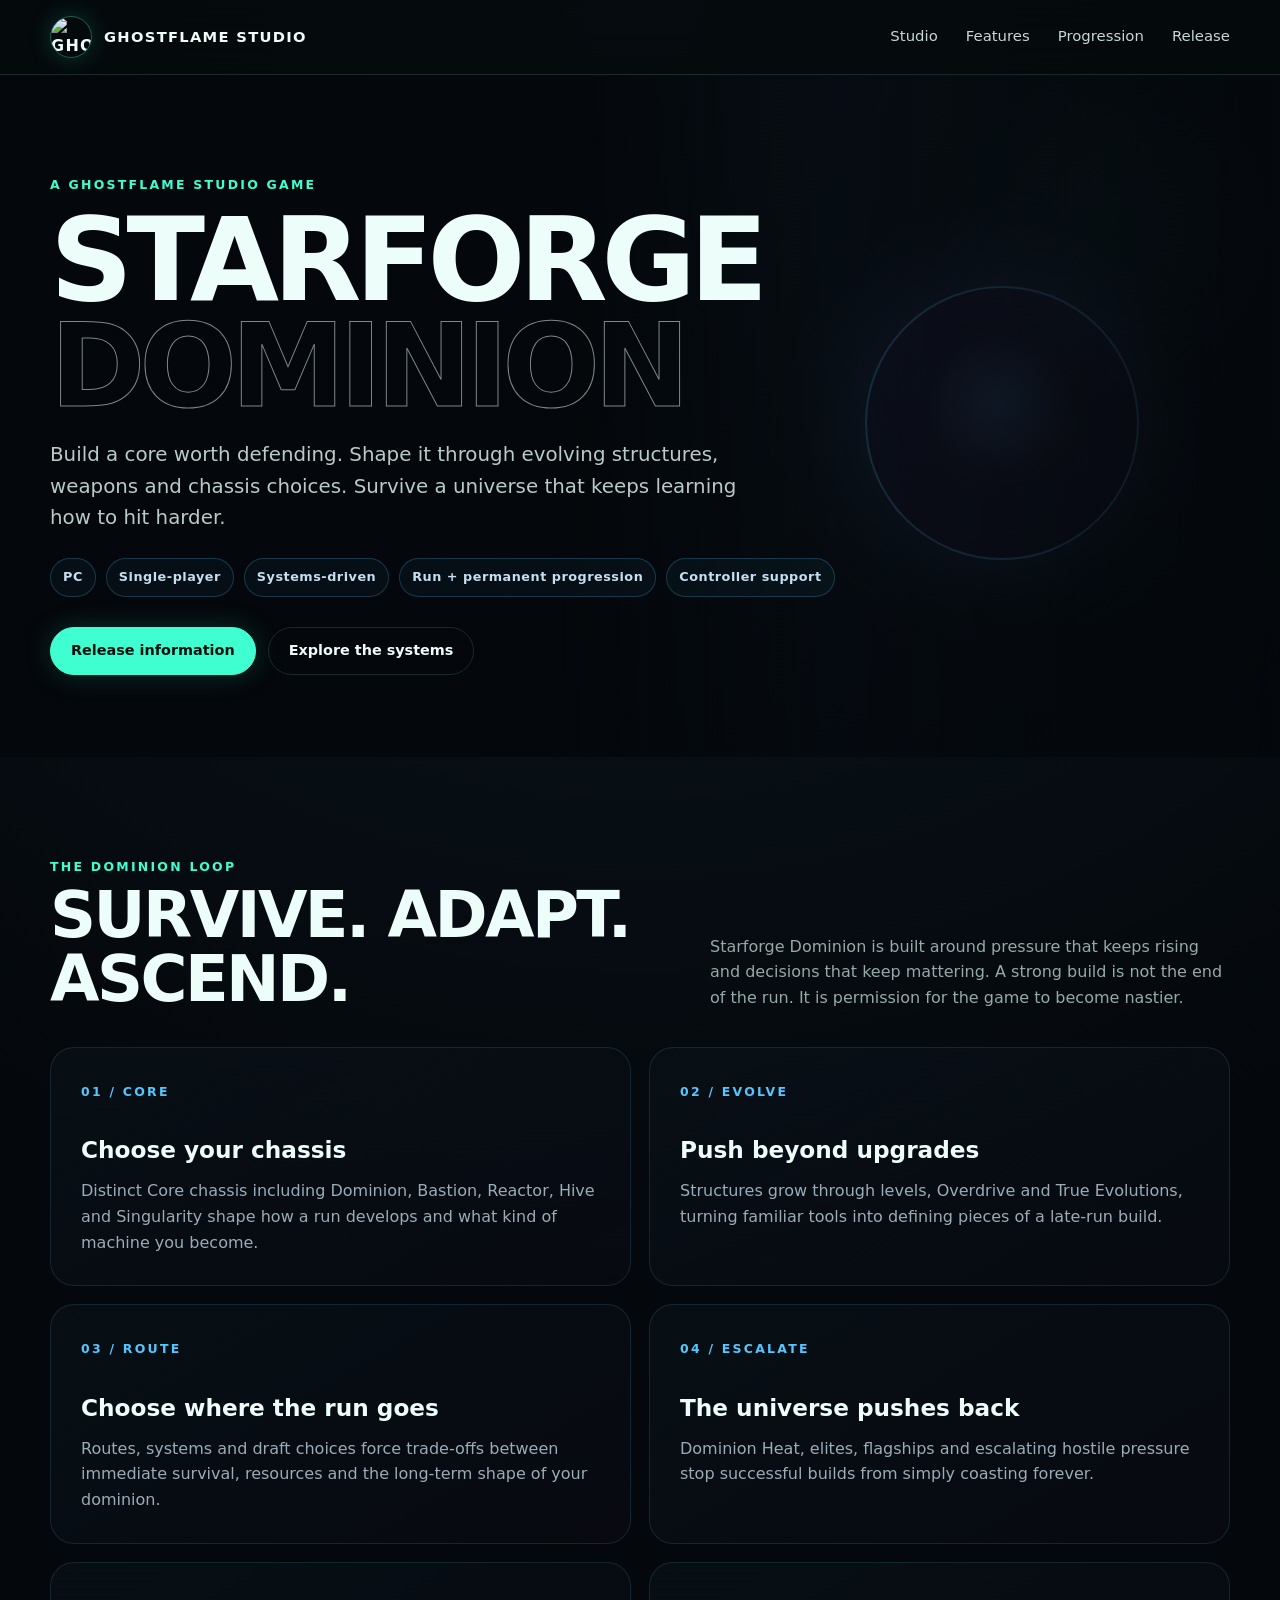
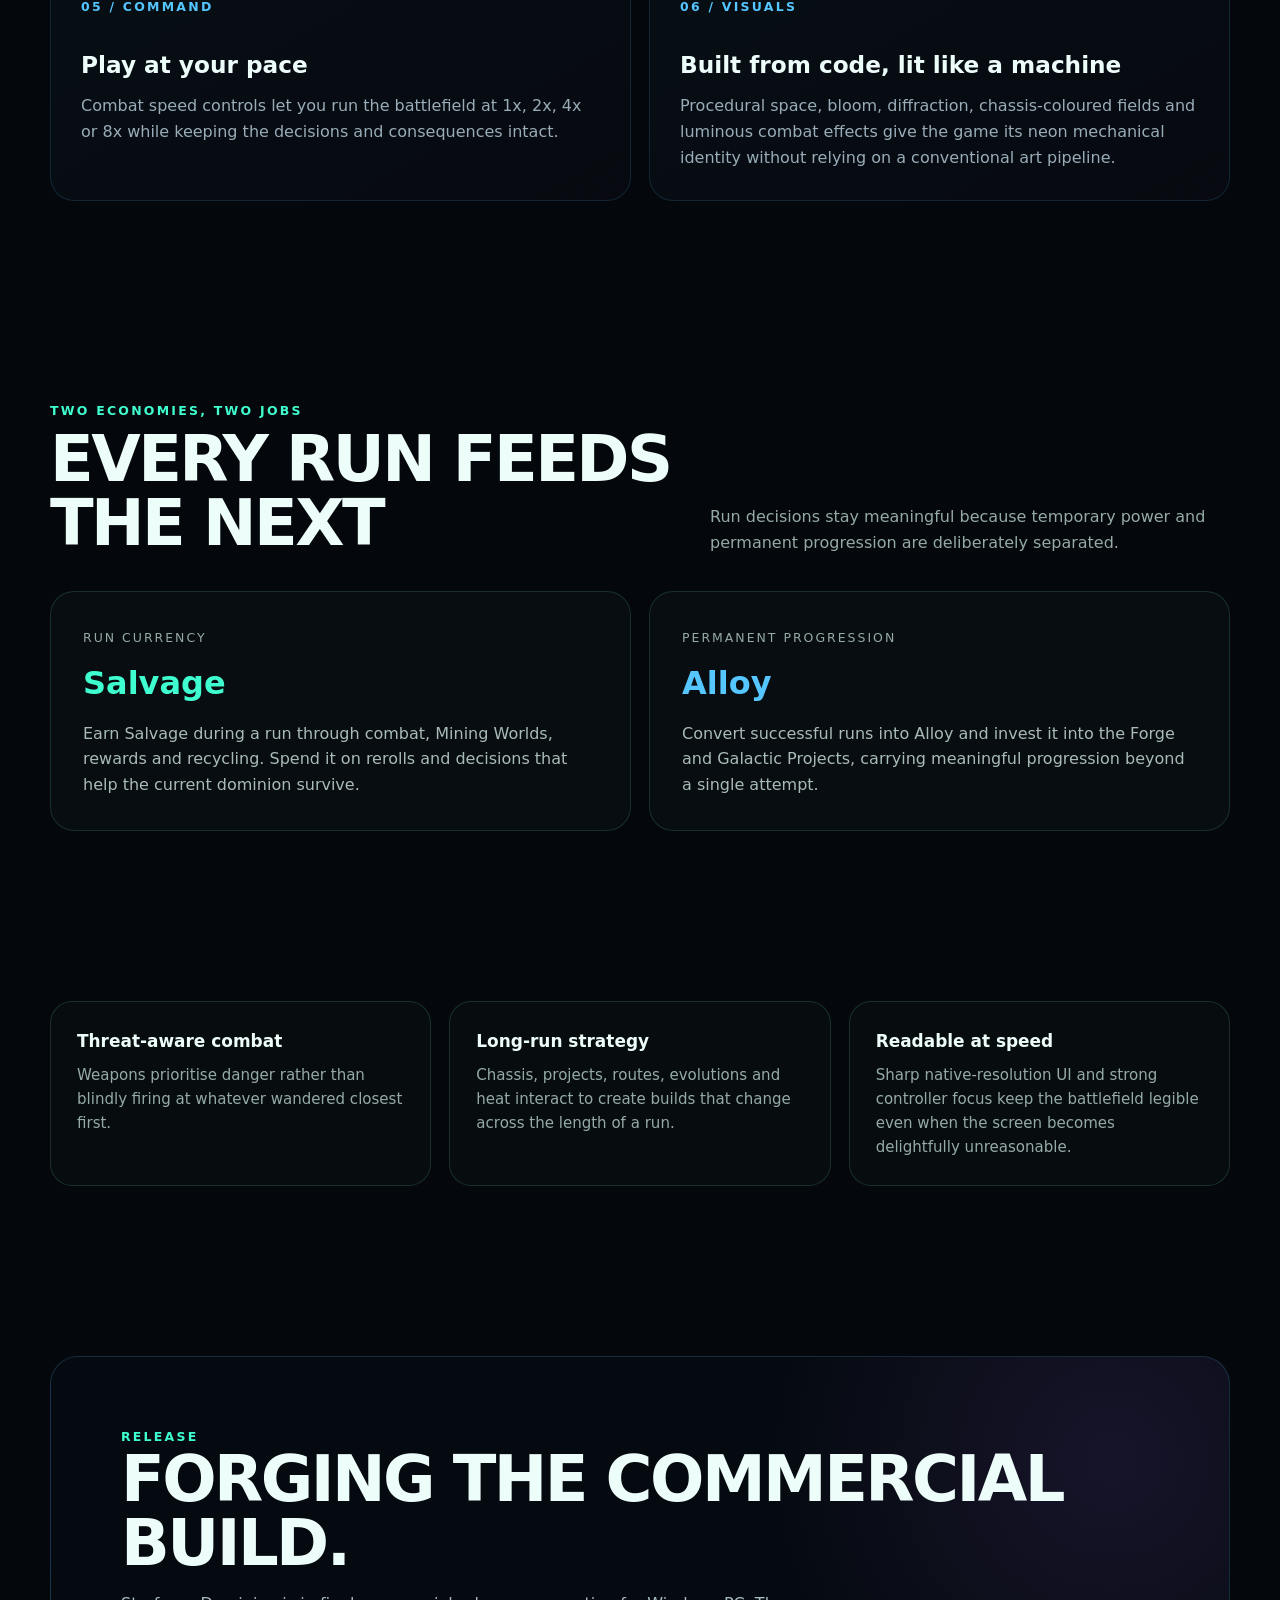
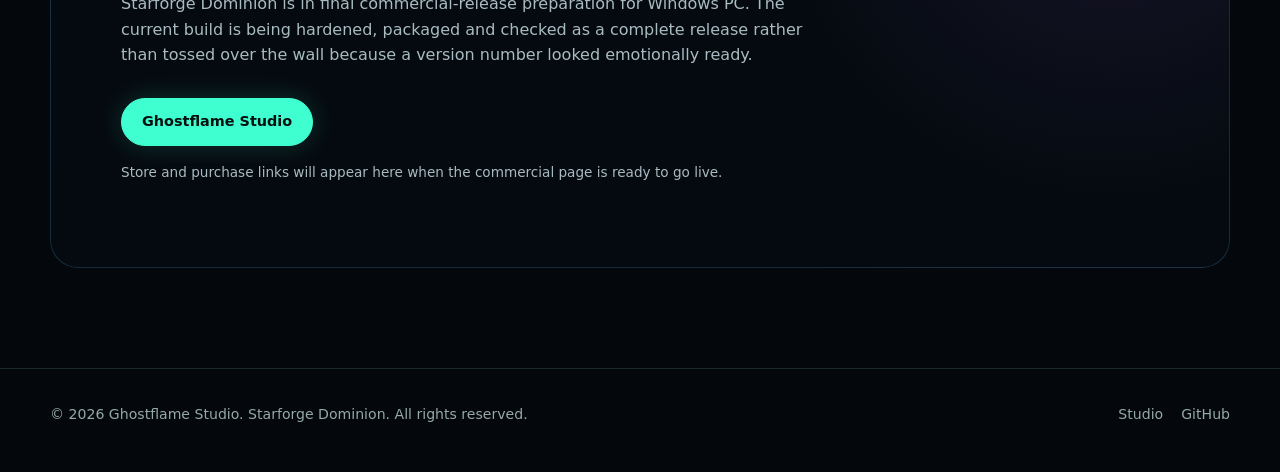
==== starforge-dominion/index.html @ 01735c38 "Build Starforge Dominion game page" ====
<!doctype html>
<html lang="en-GB">
<head>
  <meta charset="utf-8">
  <meta name="viewport" content="width=device-width, initial-scale=1">
  <meta name="description" content="Starforge Dominion by Ghostflame Studio. Build, evolve and survive escalating hostile space while turning each run into permanent progression.">
  <meta name="theme-color" content="#04070b">
  <meta property="og:title" content="Starforge Dominion | Ghostflame Studio">
  <meta property="og:description" content="A neon science-fiction survival strategy game of escalating runs, evolving defences and permanent progression.">
  <meta property="og:type" content="website">
  <meta property="og:url" content="https://ghostflamestudio.github.io/starforge-dominion/">
  <title>Starforge Dominion | Ghostflame Studio</title>
  <link rel="stylesheet" href="/styles.css">
</head>
<body class="game-body">
  <header class="site-header">
    <div class="wrap nav">
      <a class="brand" href="/" aria-label="Ghostflame Studio home">
        <img src="https://avatars.githubusercontent.com/u/135355105?v=4" alt="Ghostflame Studio logo">
        <span>Ghostflame Studio</span>
      </a>
      <button class="nav-toggle" type="button" aria-label="Toggle navigation" aria-expanded="false">☰</button>
      <nav class="nav-links" aria-label="Primary navigation">
        <a href="/">Studio</a>
        <a href="#features">Features</a>
        <a href="#progression">Progression</a>
        <a href="#release">Release</a>
      </nav>
    </div>
  </header>

  <main>
    <section class="game-hero">
      <div class="starfield" aria-hidden="true"></div>
      <div class="wrap">
        <div class="eyebrow">A Ghostflame Studio game</div>
        <h1>Starforge<br><span>Dominion</span></h1>
        <p class="lead">Build a core worth defending. Shape it through evolving structures, weapons and chassis choices. Survive a universe that keeps learning how to hit harder.</p>
        <div class="meta-row" aria-label="Game information">
          <span class="meta">PC</span>
          <span class="meta">Single-player</span>
          <span class="meta">Systems-driven</span>
          <span class="meta">Run + permanent progression</span>
          <span class="meta">Controller support</span>
        </div>
        <div class="actions">
          <a class="btn btn-primary" href="#release">Release information</a>
          <a class="btn btn-ghost" href="#features">Explore the systems</a>
        </div>
      </div>
    </section>

    <section class="section" id="features">
      <div class="wrap">
        <div class="section-head">
          <div>
            <div class="eyebrow">The dominion loop</div>
            <h2>Survive. Adapt. Ascend.</h2>
          </div>
          <p>Starforge Dominion is built around pressure that keeps rising and decisions that keep mattering. A strong build is not the end of the run. It is permission for the game to become nastier.</p>
        </div>

        <div class="feature-grid">
          <article class="feature">
            <span class="num">01 / CORE</span>
            <h3>Choose your chassis</h3>
            <p>Distinct Core chassis including Dominion, Bastion, Reactor, Hive and Singularity shape how a run develops and what kind of machine you become.</p>
          </article>
          <article class="feature">
            <span class="num">02 / EVOLVE</span>
            <h3>Push beyond upgrades</h3>
            <p>Structures grow through levels, Overdrive and True Evolutions, turning familiar tools into defining pieces of a late-run build.</p>
          </article>
          <article class="feature">
            <span class="num">03 / ROUTE</span>
            <h3>Choose where the run goes</h3>
            <p>Routes, systems and draft choices force trade-offs between immediate survival, resources and the long-term shape of your dominion.</p>
          </article>
          <article class="feature">
            <span class="num">04 / ESCALATE</span>
            <h3>The universe pushes back</h3>
            <p>Dominion Heat, elites, flagships and escalating hostile pressure stop successful builds from simply coasting forever.</p>
          </article>
          <article class="feature">
            <span class="num">05 / COMMAND</span>
            <h3>Play at your pace</h3>
            <p>Combat speed controls let you run the battlefield at 1x, 2x, 4x or 8x while keeping the decisions and consequences intact.</p>
          </article>
          <article class="feature">
            <span class="num">06 / VISUALS</span>
            <h3>Built from code, lit like a machine</h3>
            <p>Procedural space, bloom, diffraction, chassis-coloured fields and luminous combat effects give the game its neon mechanical identity without relying on a conventional art pipeline.</p>
          </article>
        </div>
      </div>
    </section>

    <section class="section" id="progression">
      <div class="wrap">
        <div class="section-head">
          <div>
            <div class="eyebrow">Two economies, two jobs</div>
            <h2>Every run feeds the next</h2>
          </div>
          <p>Run decisions stay meaningful because temporary power and permanent progression are deliberately separated.</p>
        </div>

        <div class="economy">
          <article class="currency salvage">
            <span class="label">Run currency</span>
            <h3>Salvage</h3>
            <p>Earn Salvage during a run through combat, Mining Worlds, rewards and recycling. Spend it on rerolls and decisions that help the current dominion survive.</p>
          </article>
          <article class="currency alloy">
            <span class="label">Permanent progression</span>
            <h3>Alloy</h3>
            <p>Convert successful runs into Alloy and invest it into the Forge and Galactic Projects, carrying meaningful progression beyond a single attempt.</p>
          </article>
        </div>
      </div>
    </section>

    <section class="section-tight">
      <div class="wrap pillars">
        <div class="pillar">
          <strong>Threat-aware combat</strong>
          <p>Weapons prioritise danger rather than blindly firing at whatever wandered closest first.</p>
        </div>
        <div class="pillar">
          <strong>Long-run strategy</strong>
          <p>Chassis, projects, routes, evolutions and heat interact to create builds that change across the length of a run.</p>
        </div>
        <div class="pillar">
          <strong>Readable at speed</strong>
          <p>Sharp native-resolution UI and strong controller focus keep the battlefield legible even when the screen becomes delightfully unreasonable.</p>
        </div>
      </div>
    </section>

    <section class="section" id="release">
      <div class="wrap">
        <div class="callout">
          <div class="eyebrow">Release</div>
          <h2>Forging the commercial build.</h2>
          <p>Starforge Dominion is in final commercial-release preparation for Windows PC. The current build is being hardened, packaged and checked as a complete release rather than tossed over the wall because a version number looked emotionally ready.</p>
          <div class="actions">
            <a class="btn btn-primary" href="/">Ghostflame Studio</a>
          </div>
          <p class="note">Store and purchase links will appear here when the commercial page is ready to go live.</p>
        </div>
      </div>
    </section>
  </main>

  <footer class="footer">
    <div class="wrap footer-row">
      <div>© <span data-year></span> Ghostflame Studio. Starforge Dominion. All rights reserved.</div>
      <div class="footer-links">
        <a href="/">Studio</a>
        <a href="https://github.com/ghostflamestudio">GitHub</a>
      </div>
    </div>
  </footer>

  <script src="/script.js"></script>
</body>
</html>
---- styles.css ----
:root {
  --bg: #050809;
  --bg-soft: #0a1112;
  --panel: rgba(10, 20, 20, 0.78);
  --panel-strong: #0d1718;
  --text: #edfdf9;
  --muted: #95aaa6;
  --line: rgba(126, 255, 223, 0.14);
  --flame: #3fffd0;
  --flame-2: #16cdb0;
  --blue: #55c6ff;
  --violet: #a76bff;
  --danger: #ff5a87;
  --max: 1180px;
  --radius: 22px;
}

* { box-sizing: border-box; }
html { scroll-behavior: smooth; }
body {
  margin: 0;
  color: var(--text);
  background:
    radial-gradient(circle at 20% -10%, rgba(63,255,208,.12), transparent 30%),
    radial-gradient(circle at 90% 20%, rgba(85,198,255,.07), transparent 28%),
    linear-gradient(180deg, #040708 0%, #071011 48%, #040708 100%);
  font-family: Inter, ui-sans-serif, system-ui, -apple-system, BlinkMacSystemFont, "Segoe UI", sans-serif;
  line-height: 1.6;
  min-height: 100vh;
}

body::before {
  content: "";
  position: fixed;
  inset: 0;
  pointer-events: none;
  opacity: .22;
  background-image:
    linear-gradient(rgba(255,255,255,.025) 1px, transparent 1px),
    linear-gradient(90deg, rgba(255,255,255,.018) 1px, transparent 1px);
  background-size: 42px 42px;
  mask-image: linear-gradient(to bottom, rgba(0,0,0,.8), transparent 85%);
}

a { color: inherit; text-decoration: none; }
img { max-width: 100%; display: block; }
button, a { -webkit-tap-highlight-color: transparent; }

.wrap { width: min(calc(100% - 38px), var(--max)); margin: 0 auto; }

.site-header {
  position: sticky;
  top: 0;
  z-index: 50;
  background: rgba(5, 8, 9, .78);
  backdrop-filter: blur(18px);
  border-bottom: 1px solid var(--line);
}

.nav {
  min-height: 74px;
  display: flex;
  align-items: center;
  justify-content: space-between;
  gap: 24px;
}

.brand { display: flex; align-items: center; gap: 12px; font-weight: 800; letter-spacing: .08em; text-transform: uppercase; }
.brand img {
  width: 42px; height: 42px; object-fit: cover; border-radius: 50%;
  border: 1px solid rgba(63,255,208,.35);
  box-shadow: 0 0 24px rgba(63,255,208,.18);
}
.brand span { font-size: .92rem; }

.nav-links { display: flex; align-items: center; gap: 28px; color: #c7d8d4; font-size: .93rem; }
.nav-links a { transition: color .2s ease; }
.nav-links a:hover, .nav-links a:focus-visible { color: var(--flame); }
.nav-toggle { display: none; border: 0; background: transparent; color: var(--text); font-size: 1.5rem; }

.hero {
  min-height: 78vh;
  display: grid;
  place-items: center;
  position: relative;
  overflow: clip;
  padding: 96px 0 76px;
}
.hero::after {
  content: "";
  position: absolute;
  width: 560px; height: 560px;
  right: -180px; top: 2%;
  border-radius: 50%;
  border: 1px solid rgba(63,255,208,.10);
  box-shadow: 0 0 120px rgba(63,255,208,.06), inset 0 0 100px rgba(85,198,255,.03);
}
.hero-grid { display: grid; grid-template-columns: 1.15fr .85fr; gap: 64px; align-items: center; position: relative; z-index: 2; }
.eyebrow { color: var(--flame); font-size: .78rem; font-weight: 800; letter-spacing: .18em; text-transform: uppercase; }
.hero h1, .game-hero h1 {
  margin: 12px 0 20px;
  font-size: clamp(3.2rem, 8vw, 7.2rem);
  line-height: .92;
  letter-spacing: -.055em;
  text-transform: uppercase;
}
.hero h1 span, .game-hero h1 span { color: transparent; -webkit-text-stroke: 1px rgba(237,253,249,.52); }
.lead { max-width: 690px; color: #b8cbc7; font-size: clamp(1.04rem, 1.7vw, 1.24rem); }
.actions { display: flex; flex-wrap: wrap; gap: 12px; margin-top: 30px; }
.btn {
  display: inline-flex; align-items: center; justify-content: center; gap: 10px;
  min-height: 48px; padding: 0 20px; border-radius: 999px;
  border: 1px solid var(--line); font-weight: 800; font-size: .9rem;
  transition: transform .2s ease, border-color .2s ease, background .2s ease, box-shadow .2s ease;
}
.btn:hover { transform: translateY(-2px); }
.btn-primary { background: var(--flame); color: #03100e; border-color: var(--flame); box-shadow: 0 0 28px rgba(63,255,208,.17); }
.btn-primary:hover { box-shadow: 0 0 40px rgba(63,255,208,.28); }
.btn-ghost:hover { border-color: rgba(63,255,208,.45); background: rgba(63,255,208,.05); }

.flame-orb {
  width: min(420px, 82vw); aspect-ratio: 1; margin: 0 auto; position: relative;
  border-radius: 50%;
  display: grid; place-items: center;
  background:
    radial-gradient(circle, rgba(63,255,208,.17) 0 9%, transparent 10%),
    radial-gradient(circle, rgba(63,255,208,.08) 0 29%, transparent 30%),
    radial-gradient(circle, rgba(85,198,255,.06) 0 48%, transparent 49%);
}
.flame-orb::before, .flame-orb::after {
  content: ""; position: absolute; border-radius: 50%; inset: 8%;
  border: 1px solid rgba(63,255,208,.22);
  animation: spin 16s linear infinite;
}
.flame-orb::after { inset: 20%; border-style: dashed; animation-direction: reverse; animation-duration: 11s; }
.flame-orb img {
  width: 44%; aspect-ratio: 1; object-fit: cover; border-radius: 50%; position: relative; z-index: 2;
  box-shadow: 0 0 42px rgba(63,255,208,.24), 0 0 110px rgba(63,255,208,.10);
}
@keyframes spin { to { transform: rotate(360deg); } }

.section { padding: 100px 0; }
.section-tight { padding: 70px 0; }
.section-head { display: flex; justify-content: space-between; align-items: end; gap: 24px; margin-bottom: 36px; }
.section-head h2 { margin: 6px 0 0; font-size: clamp(2.2rem, 5vw, 4rem); line-height: 1; letter-spacing: -.04em; text-transform: uppercase; }
.section-head p { max-width: 520px; color: var(--muted); margin: 0; }

.game-card {
  position: relative; overflow: hidden;
  border: 1px solid var(--line); border-radius: 28px;
  background: linear-gradient(145deg, rgba(10,20,20,.92), rgba(7,13,15,.95));
  display: grid; grid-template-columns: 1fr 1fr; min-height: 520px;
  box-shadow: 0 30px 80px rgba(0,0,0,.25);
}
.game-card-copy { padding: clamp(34px, 6vw, 72px); display: flex; flex-direction: column; justify-content: center; position: relative; z-index: 2; }
.game-card h3 { font-size: clamp(2.6rem, 5vw, 5.2rem); line-height: .93; letter-spacing: -.05em; margin: 10px 0 18px; text-transform: uppercase; }
.game-card p { color: #aebfbc; max-width: 560px; }
.status { display: inline-flex; align-items: center; gap: 8px; color: #c9d9d6; font-size: .82rem; font-weight: 750; letter-spacing: .08em; text-transform: uppercase; }
.status::before { content: ""; width: 8px; height: 8px; border-radius: 50%; background: var(--flame); box-shadow: 0 0 14px var(--flame); }

.starforge-visual {
  position: relative; min-height: 440px; overflow: hidden;
  background:
    radial-gradient(circle at 50% 52%, rgba(85,198,255,.22), transparent 8%),
    radial-gradient(circle at 50% 52%, rgba(167,107,255,.12), transparent 25%),
    radial-gradient(circle at 25% 20%, rgba(63,255,208,.09), transparent 20%),
    #05080e;
}
.starforge-visual::before {
  content: ""; position: absolute; width: 180px; height: 180px; border: 2px solid rgba(85,198,255,.72);
  border-radius: 28% 72% 62% 38% / 38% 37% 63% 62%; left: 50%; top: 50%; transform: translate(-50%, -50%) rotate(35deg);
  box-shadow: 0 0 40px rgba(85,198,255,.32), inset 0 0 36px rgba(167,107,255,.14);
}
.starforge-visual::after {
  content: ""; position: absolute; inset: 12%; border-radius: 50%; border: 1px solid rgba(85,198,255,.18);
  box-shadow: 0 0 0 48px rgba(85,198,255,.025), 0 0 0 108px rgba(167,107,255,.018);
}
.orbit { position: absolute; border: 1px dashed rgba(63,255,208,.18); border-radius: 50%; left: 50%; top: 50%; transform: translate(-50%,-50%) rotate(-18deg); }
.orbit.one { width: 70%; height: 38%; }
.orbit.two { width: 45%; height: 82%; }
.spark { position: absolute; width: 6px; height: 6px; border-radius: 50%; background: var(--blue); box-shadow: 0 0 16px var(--blue); }
.spark.s1 { left: 16%; top: 30%; }.spark.s2 { right: 18%; top: 61%; background: var(--violet); box-shadow: 0 0 16px var(--violet); }.spark.s3 { left: 52%; top: 17%; background: var(--flame); box-shadow: 0 0 16px var(--flame); }

.pillars { display: grid; grid-template-columns: repeat(3,1fr); gap: 18px; }
.pillar { border: 1px solid var(--line); background: rgba(10,18,19,.62); border-radius: var(--radius); padding: 26px; }
.pillar strong { display: block; font-size: 1.06rem; margin-bottom: 8px; }
.pillar p { color: var(--muted); margin: 0; font-size: .94rem; }

.about-grid { display: grid; grid-template-columns: .9fr 1.1fr; gap: 64px; align-items: start; }
.about-copy { color: #b6c8c4; font-size: 1.08rem; }
.fact-list { display: grid; gap: 14px; }
.fact { display: flex; justify-content: space-between; gap: 24px; padding: 18px 0; border-bottom: 1px solid var(--line); color: var(--muted); }
.fact strong { color: var(--text); }

.footer { border-top: 1px solid var(--line); padding: 34px 0 46px; color: var(--muted); font-size: .88rem; }
.footer-row { display: flex; justify-content: space-between; gap: 24px; align-items: center; }
.footer-links { display: flex; gap: 18px; }

/* Starforge page */
.game-body { background: radial-gradient(circle at 50% 0%, rgba(85,198,255,.09), transparent 35%), #04070b; }
.game-hero { position: relative; overflow: clip; min-height: 74vh; display: grid; align-items: center; padding: 100px 0 82px; }
.game-hero::before { content:""; position:absolute; inset:0; background: linear-gradient(90deg, rgba(4,7,11,.98) 0 43%, rgba(4,7,11,.58) 65%, rgba(4,7,11,.85) 100%); z-index:1; }
.game-hero .starfield { position: absolute; inset: 0; background:
  radial-gradient(circle at 78% 48%, rgba(85,198,255,.18), transparent 7%),
  radial-gradient(circle at 78% 48%, rgba(167,107,255,.13), transparent 20%),
  radial-gradient(circle at 87% 22%, rgba(63,255,208,.06), transparent 14%);
}
.game-hero .starfield::before { content:""; position:absolute; width:270px; height:270px; right:11%; top:31%; border:2px solid rgba(85,198,255,.45); border-radius:50%; box-shadow: 0 0 100px rgba(85,198,255,.15), inset 0 0 70px rgba(167,107,255,.08); }
.game-hero .wrap { position: relative; z-index: 2; }
.game-hero h1 { max-width: 830px; font-size: clamp(3.6rem, 9vw, 8.5rem); }
.game-hero .lead { max-width: 720px; }
.meta-row { display:flex; flex-wrap:wrap; gap:10px; margin-top:24px; }
.meta { border:1px solid rgba(85,198,255,.22); background:rgba(85,198,255,.045); color:#c5dff1; border-radius:999px; padding:8px 12px; font-size:.8rem; font-weight:760; letter-spacing:.04em; }

.feature-grid { display: grid; grid-template-columns: repeat(2,1fr); gap: 18px; }
.feature { min-height: 230px; border: 1px solid rgba(85,198,255,.14); border-radius: 24px; padding: 30px; background: linear-gradient(150deg, rgba(8,17,23,.8), rgba(9,11,19,.75)); }
.feature .num { color: var(--blue); font-size: .78rem; font-weight: 850; letter-spacing: .18em; }
.feature h3 { margin: 28px 0 10px; font-size: 1.45rem; }
.feature p { color: #99acb7; margin: 0; }

.economy { display:grid; grid-template-columns:repeat(2,1fr); gap:18px; }
.currency { border-radius:24px; padding:32px; border:1px solid var(--line); background:rgba(9,17,18,.72); }
.currency .label { font-size:.78rem; text-transform:uppercase; letter-spacing:.16em; color:var(--muted); }
.currency h3 { font-size:2rem; margin:8px 0 12px; }
.currency p { margin:0; color:#a9bbb8; }
.currency.salvage h3 { color:var(--flame); }
.currency.alloy h3 { color:var(--blue); }

.callout { border:1px solid rgba(85,198,255,.18); border-radius:28px; padding:clamp(34px,6vw,70px); background:
  radial-gradient(circle at 90% 20%, rgba(167,107,255,.11), transparent 30%),
  rgba(7,12,18,.8); }
.callout h2 { margin: 0 0 12px; font-size:clamp(2.2rem,5vw,4.5rem); text-transform:uppercase; line-height:1; letter-spacing:-.04em; }
.callout p { color:#a9bbc2; max-width:700px; }
.note { color:#7f9298; font-size:.85rem; margin-top:16px; }

@media (max-width: 900px) {
  .hero-grid, .game-card, .about-grid { grid-template-columns: 1fr; }
  .hero { padding-top: 72px; }
  .flame-orb { width: min(330px, 74vw); }
  .game-card .starforge-visual { order: -1; min-height: 340px; }
  .pillars { grid-template-columns: 1fr; }
  .feature-grid, .economy { grid-template-columns: 1fr; }
  .section-head { align-items: start; flex-direction: column; }
}

@media (max-width: 680px) {
  .nav-toggle { display: block; }
  .nav-links {
    position: absolute; left: 19px; right: 19px; top: 68px; padding: 18px;
    border: 1px solid var(--line); border-radius: 18px; background: rgba(5,10,11,.97);
    display: none; flex-direction: column; align-items: stretch; gap: 6px;
  }
  .nav-links.open { display: flex; }
  .nav-links a { padding: 10px 8px; }
  .brand span { font-size: .78rem; }
  .hero h1, .game-hero h1 { font-size: clamp(3rem, 17vw, 5rem); }
  .section { padding: 74px 0; }
  .game-card-copy { padding: 30px; }
  .footer-row { align-items: flex-start; flex-direction: column; }
}

@media (prefers-reduced-motion: reduce) {
  *, *::before, *::after { scroll-behavior: auto !important; animation-duration: .001ms !important; animation-iteration-count: 1 !important; }
}
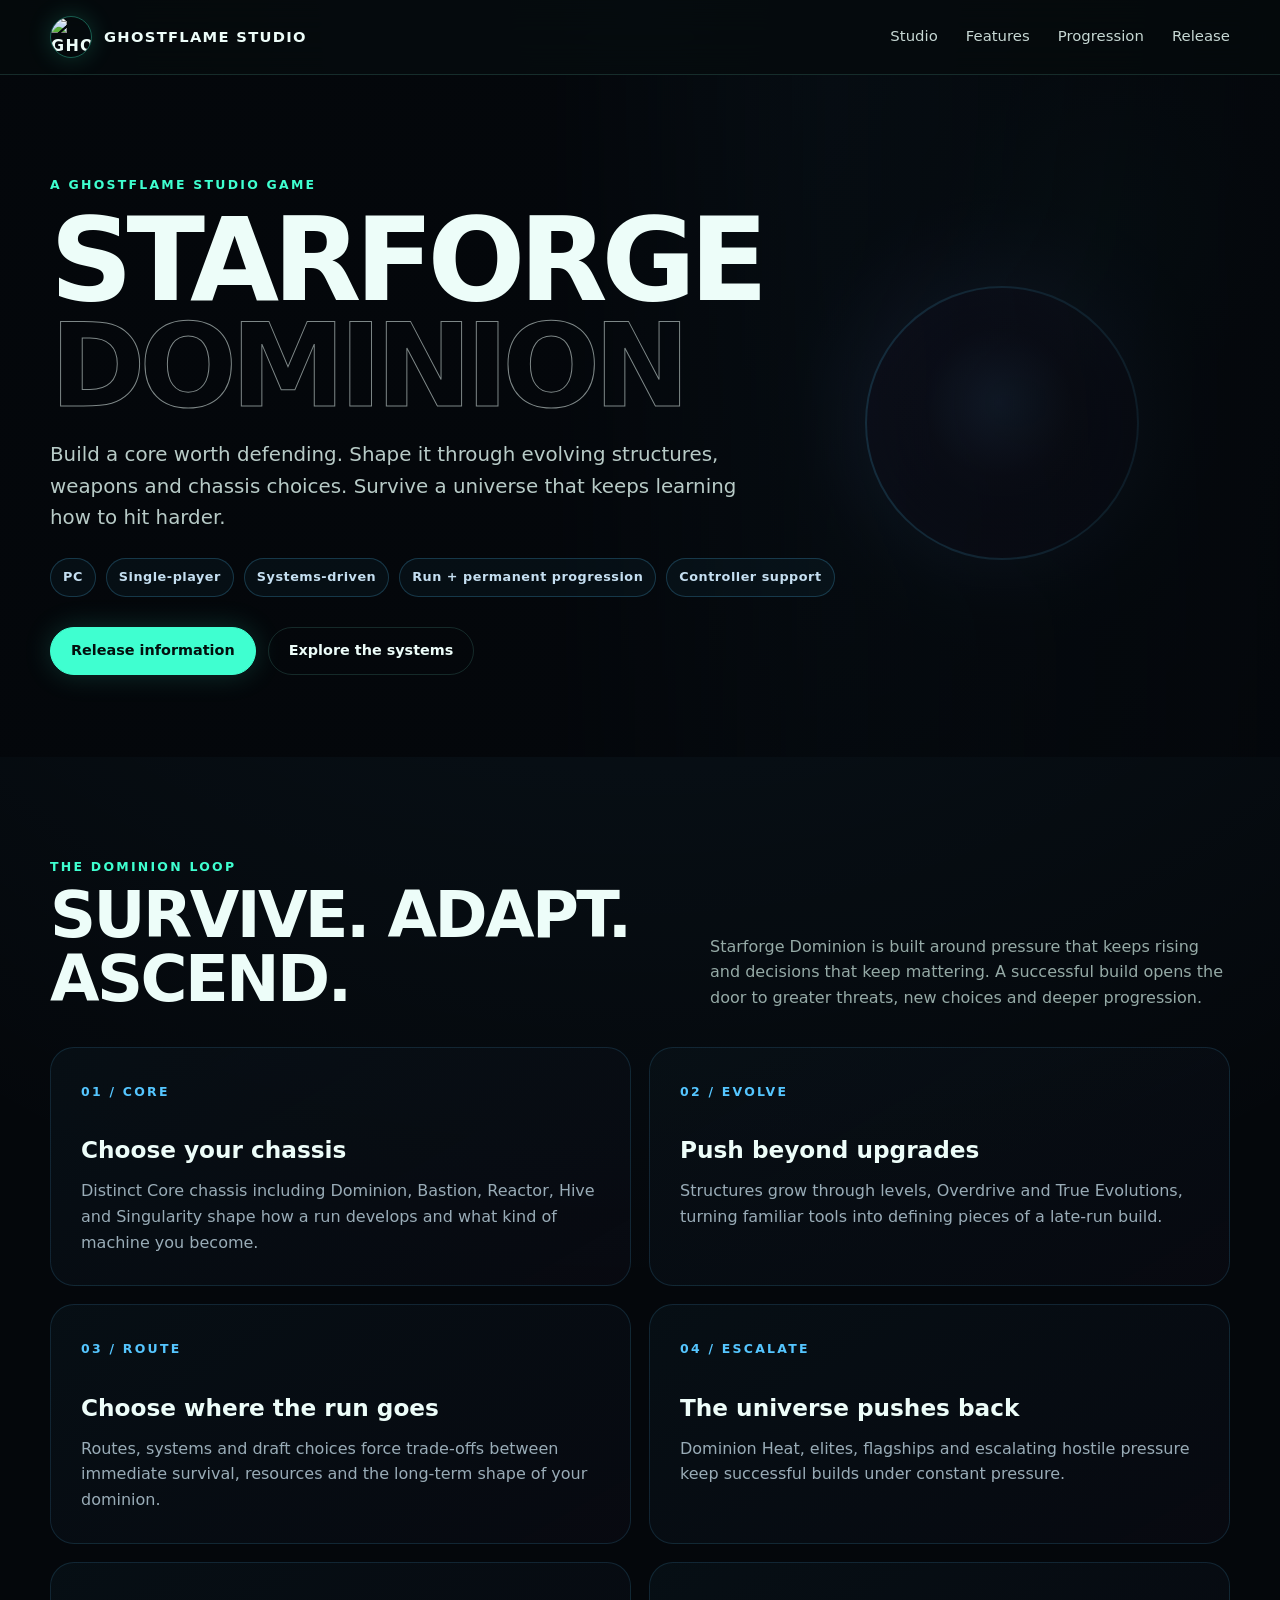
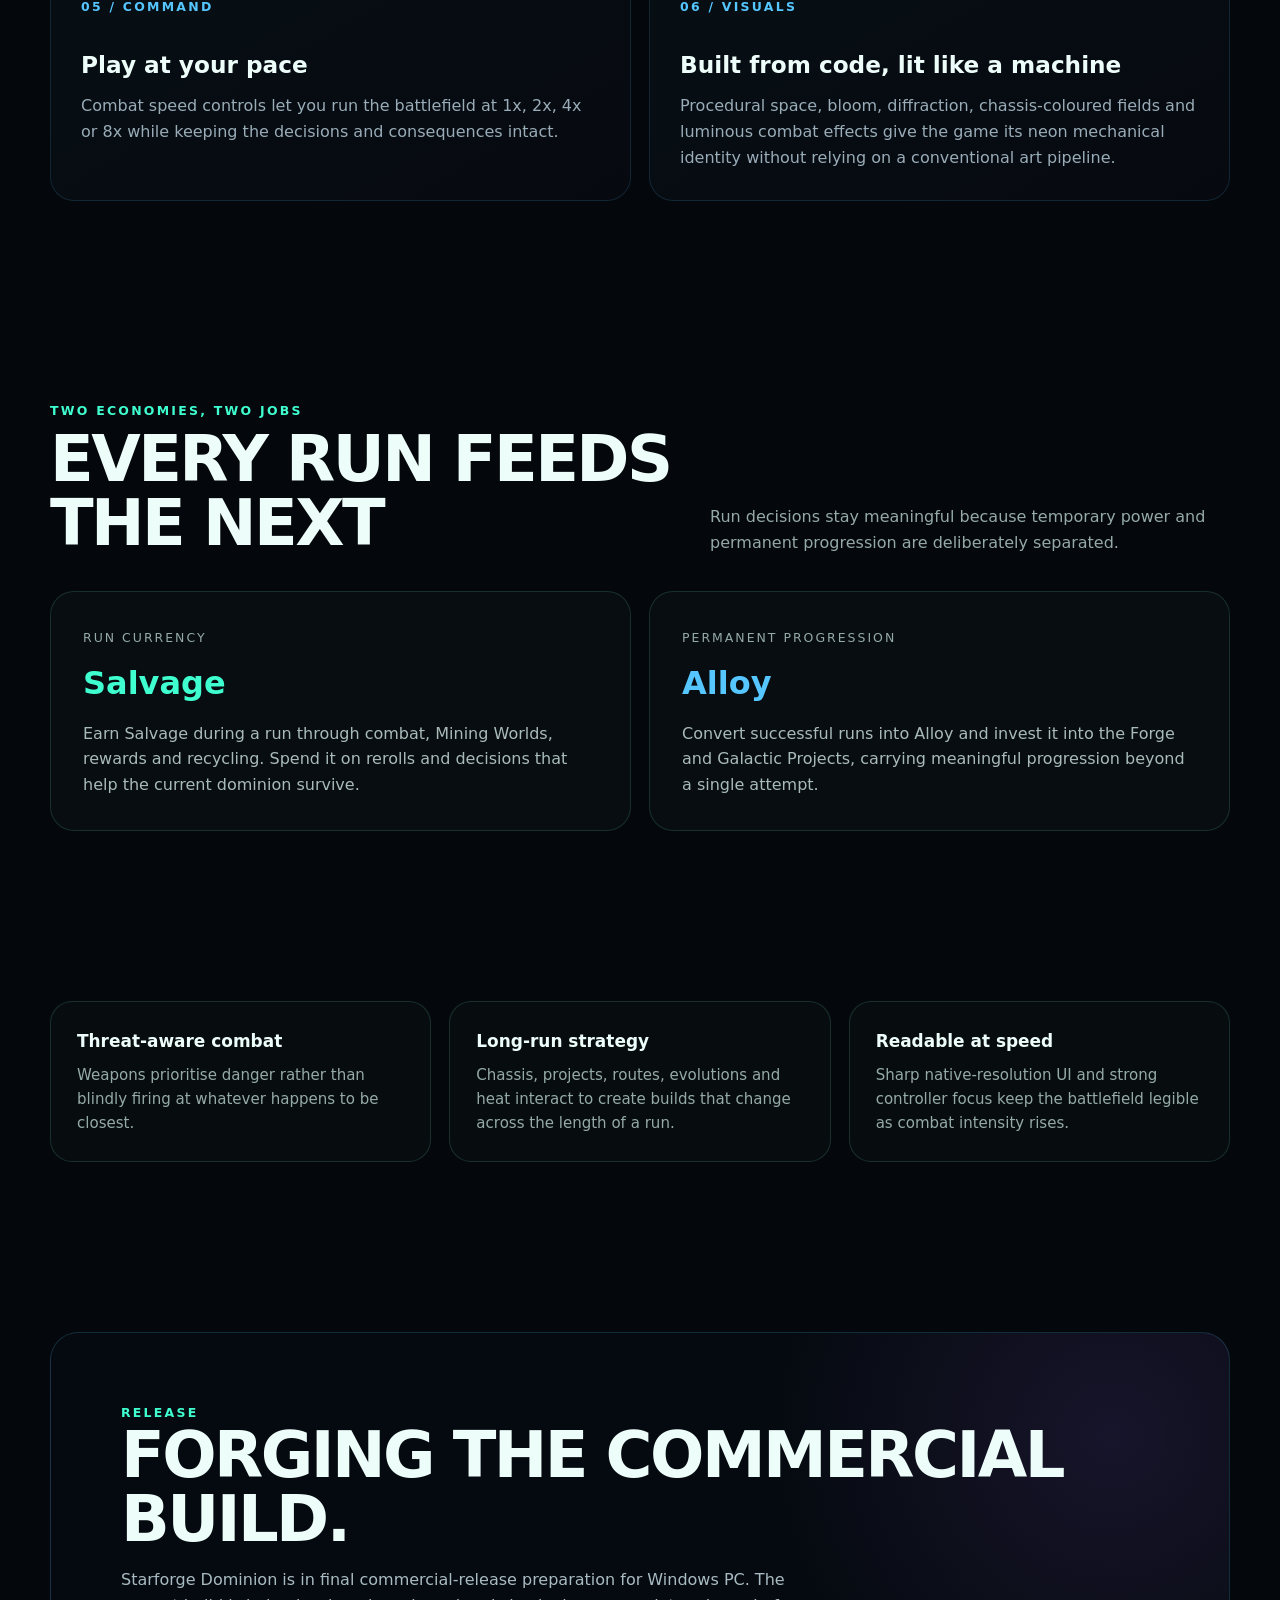
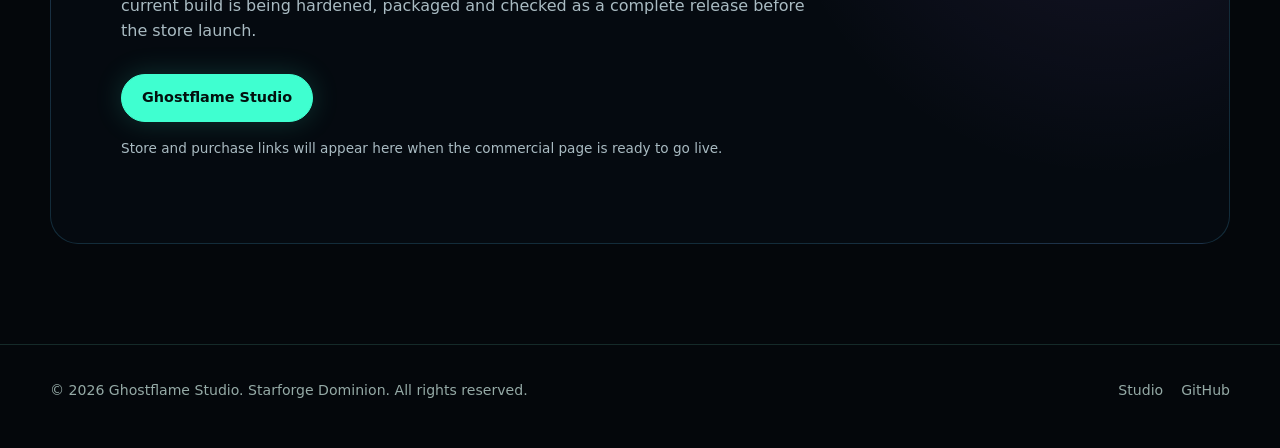
==== commit bd504d08: "Refine Starforge Dominion commercial page copy" ====
--- a/starforge-dominion/index.html
+++ b/starforge-dominion/index.html
@@ -10,6 +10,7 @@
   <meta property="og:type" content="website">
   <meta property="og:url" content="https://ghostflamestudio.github.io/starforge-dominion/">
   <title>Starforge Dominion | Ghostflame Studio</title>
+  <link rel="icon" href="https://avatars.githubusercontent.com/u/135355105?v=4">
   <link rel="stylesheet" href="/styles.css">
 </head>
 <body class="game-body">
@@ -57,7 +58,7 @@
             <div class="eyebrow">The dominion loop</div>
             <h2>Survive. Adapt. Ascend.</h2>
           </div>
-          <p>Starforge Dominion is built around pressure that keeps rising and decisions that keep mattering. A strong build is not the end of the run. It is permission for the game to become nastier.</p>
+          <p>Starforge Dominion is built around pressure that keeps rising and decisions that keep mattering. A successful build opens the door to greater threats, new choices and deeper progression.</p>
         </div>
 
         <div class="feature-grid">
@@ -79,7 +80,7 @@
           <article class="feature">
             <span class="num">04 / ESCALATE</span>
             <h3>The universe pushes back</h3>
-            <p>Dominion Heat, elites, flagships and escalating hostile pressure stop successful builds from simply coasting forever.</p>
+            <p>Dominion Heat, elites, flagships and escalating hostile pressure keep successful builds under constant pressure.</p>
           </article>
           <article class="feature">
             <span class="num">05 / COMMAND</span>
@@ -124,7 +125,7 @@
       <div class="wrap pillars">
         <div class="pillar">
           <strong>Threat-aware combat</strong>
-          <p>Weapons prioritise danger rather than blindly firing at whatever wandered closest first.</p>
+          <p>Weapons prioritise danger rather than blindly firing at whatever happens to be closest.</p>
         </div>
         <div class="pillar">
           <strong>Long-run strategy</strong>
@@ -132,7 +133,7 @@
         </div>
         <div class="pillar">
           <strong>Readable at speed</strong>
-          <p>Sharp native-resolution UI and strong controller focus keep the battlefield legible even when the screen becomes delightfully unreasonable.</p>
+          <p>Sharp native-resolution UI and strong controller focus keep the battlefield legible as combat intensity rises.</p>
         </div>
       </div>
     </section>
@@ -142,7 +143,7 @@
         <div class="callout">
           <div class="eyebrow">Release</div>
           <h2>Forging the commercial build.</h2>
-          <p>Starforge Dominion is in final commercial-release preparation for Windows PC. The current build is being hardened, packaged and checked as a complete release rather than tossed over the wall because a version number looked emotionally ready.</p>
+          <p>Starforge Dominion is in final commercial-release preparation for Windows PC. The current build is being hardened, packaged and checked as a complete release before the store launch.</p>
           <div class="actions">
             <a class="btn btn-primary" href="/">Ghostflame Studio</a>
           </div>
